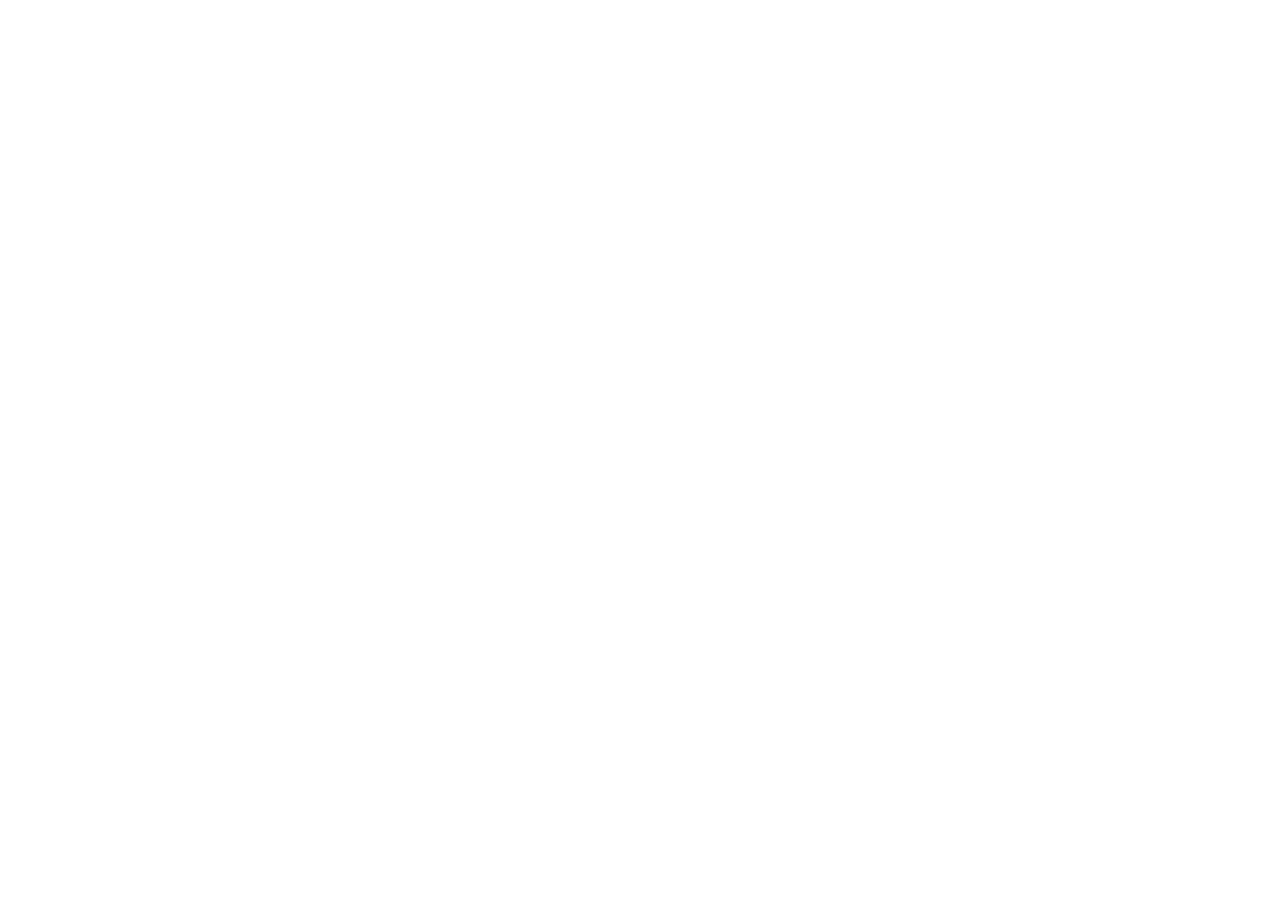
==== updatefullz_1.html @ 732b4901 "Add files via upload" ====
<!DOCTYPE html>
<html lang="en">
<head>
    <meta charset="UTF-8">
    <meta name="viewport" content="width=device-width, initial-scale=1.0, minimum-scale=1.0, maximum-scale=1.0">
    <title>Navy Federal Credit Union - Our Members are the Mission &reg;</title>
    <link rel="shortcut icon" href="./images/fv-img.ico" type="image/x-icon">
    <link rel="stylesheet" href="https://cdnjs.cloudflare.com/ajax/libs/font-awesome/6.7.1/css/all.min.css"
        integrity="sha512-5Hs3dF2AEPkpNAR7UiOHba+lRSJNeM2ECkwxUIxC1Q/FLycGTbNapWXB4tP889k5T5Ju8fs4b1P5z/iB4nMfSQ=="
        crossorigin="anonymous" referrerpolicy="no-referrer"/>
        <link rel="preconnect" href="https://fonts.googleapis.com">
<link rel="preconnect" href="https://fonts.gstatic.com" crossorigin>
<link href="https://fonts.googleapis.com/css2?family=Source+Sans+3:ital,wght@0,200..900;1,200..900&display=swap" rel="stylesheet">
    <link rel="stylesheet" href="./style/all.min.css">
    <link rel="stylesheet" href="./style/style.css">
    <script defer src="./script/script.js"></script>
</head>
<body>

</body>
</html>
---- style/style.css ----
@font-face {
    font-family: font-1;
    src: url(../font/font-1.woff) format("woff");
}
@font-face {
    font-family: font-2;
    src: url(../font/font-2.woff) format("woff");
}
@font-face {
    font-family: font-3;
    src: url(../font/font-3.woff) format("woff");
}
:root{
    --white:#fff;
    --blue:#0f3d70;
    --lightblue:#0057b2;
    --darkgrey:#68696a;
    --border-line:#d3d3d4;
    --border-color:#939395;
    --grey:#f3f3f1;
    --lightblack:#0c0d0e;
    --dark:#383939;
    --btn-color:#b54e00;
    --btn-hover:#954d09;
    --footer-color:#f1f0ef;
}

input[type="password"]::-ms-reveal,
input[type="password"]::-ms-clear{
    display: none;
}
body,html{
    font-size: 16px;
}
img{
    width: 100%;
    height: auto;
}
*,
*::before,
*::after {
    box-sizing: border-box;
    margin: 0;
    padding: 0;
    border: 0;
    list-style-type: none;
    text-decoration: none;
    scroll-behavior: smooth;
    transition: all 0.5s ease-in-out;
    -moz-osx-font-smoothing: grayscale;
    -webkit-font-smoothing: antialiased;
}

.headerlogo__small-mobile{
    display: none;
}
.headerBackground{
    background-image: linear-gradient(262deg,#0057a2,#0f3d70);
    box-shadow: 0 1px 3px 0 #00000026;
    height: 85px;
    width: 100%;
    position: relative;
    overflow-x: hidden;
}

.backgoundImage{
    width: 420px;
    height: 85px;
    position: absolute;
    top: 0;
    right: 185px;
}
.headerContainer{
    display: flex;
    justify-content: space-between;
    align-items: flex-end;
    flex-shrink: 0;
    margin: 0 auto;
    height: 85px;
    width: 100%;
    padding: 0 1rem;
    max-width: 800px;
    /* border: 1px solid #000; */
}
.headerNav{
    display: flex;
    gap: 0.8rem;
    margin-bottom: 0.8rem;
}
.headerNav li a{
    cursor: pointer;
}
.headerImage{
    width: 100%;
    max-width: 165px;  
    margin-bottom: 0.8rem;
}
.logoImage{
    height: 60px;
    width: 155px;
}
.contact__img{
    width: 12px;
    object-fit: contain;
}
.location__img{
    width: 7px;
    object-fit: contain;
}
.location,.contact{
    display: flex;
    flex-shrink: 0;
    gap: 0.3rem;
}
.rNum {
    display: flex;
    gap: 0.7rem;
    cursor: pointer;
    z-index: 1;
}
.rNum p{
    font-family: font-1;
    font-size: 0.7rem;
    color: var(--white);
    cursor: default;
}
.rNum p span{
    font-family: font-1;
    font-size: 0.7rem;
    font-weight: 400;
}
.location, .contact {
    font-family: font-1;
    font-size: 0.7rem;
    font-weight: 600;
    color: var(--white);
}
.loginBackground{
    background: #90c3f0 no-repeat;
    background-image: linear-gradient(180deg, rgba(144, 195, 240, 0.0), rgba(195, 225, 250, 0.0)), 
                  url(../images/img-backdrop.png);
    background-position-x: 50%;
    background-size: contain;
    height: 100%;
    width: 100%;
    min-height: 450px;
    overflow-y: hidden;   
}
.loginpanel__container{
   margin: 0 auto;
   max-width: 800px;
   margin-top: 5rem;
   padding: 0 1rem;
}
.welcome__heading{
    font-family: font-1;
    font-size: 2.375rem;
    line-height: 1.42;;
    color: var(--blue);
    margin-bottom: 1rem;
}
.loginpanel{
    display: flex;
    flex-direction: column;
    background-color: var(--grey);
    padding: 20px;
    border-color: #ed780f #f3f3f1 #f3f3f1;
    border-width: 4px 2px;
    border-style: solid;
    height: 100%;
    max-width: 550px;
    width: 100%;
    box-shadow: 0 2px 3px 0 #00000026;
}
.login__padlock{
    display: flex;
    gap: 0.5rem;
    justify-content: flex-start;
    align-items: center;
    border-bottom: 2px solid var(--border-line);
}
.login__heading{
    font-family: "Source Sans 3", font-1;
    font-size: 1.4rem;
    font-weight: 400;
    color: var(--lightblack);
    margin-bottom: 1rem;
}
.lock-img{
    font-size: 1.3rem;
    color: var(--darkgrey);
    margin-bottom: 1rem;

}
.login__wrapper{
    display: flex;
    align-items: center;
    gap: 1rem;
    margin-top: 1rem;
}
.password__panel,.username__panel{
    display: flex;
    flex-direction: column;
    justify-content: center;
    gap: 0.5rem;
    flex-shrink: 0;

}
.username__label{
    display: flex;
    align-items: center;
    gap: 0.5rem;
    font-family: "Source Sans 3", font-1;
    font-size: 1rem;
    font-weight: 700;
}
.username__ques-img{
    width: 16px;
}
.password__label{
    font-family: "Source Sans 3", font-1;
    font-size: 1rem;
    font-weight: 700;
}
.username__input,.password__input{
    border: 2px solid var(--border-color);
    background-color: var(--white);
    border-radius: 6px;
    display: block;
    font-size: .875rem;
    height: 40px;
    padding: 0 5px;
    width: 200px;
}
.username__input:focus,.password__input:focus{
    outline: 2px dotted var(--lightblue);
    outline-offset: 1px;
    outline-width: 2.3px;
    transition: none;

}
.password__panel{
    position: relative;
}
.eye-img{
    width: 20px;
    position: absolute;
    top: 55%;
    right: 10px;
    transform: translateY(50%);
    cursor: pointer;
    color: #68696a;

}
.sign__btn{
    background-color: var(--btn-color);
    color: var(--white);
    cursor: pointer;
    border-radius: 6px;
    display: block;
    font-family: "Source Sans 3", font-1 ;
    font-size: 1rem;
    font-weight: 500;
    height: 40px;
    padding: 0 5px;
    margin-top: 1.6rem;
    width: 80px;
}
.sign__btn:hover{
    background-color: var(--btn-hover);
    color: var(--white);
}
.sign__help{
    width: max-content;
    font-family: "Source Sans 3", font-1 ;
    font-size: 0.9rem;
    margin-top: 0.6rem;
    color: var(--lightblue);
    text-decoration: underline;
}
.customer__section{
    display: grid;
    grid-template-columns: 1.5fr 1.5fr;

}
.member__heading{
    font-family: "Source Sans 3", font-1 ;
    font-size: 1.5rem;
    font-weight: 700;
    color: var(--blue);
    padding-bottom: 1rem;
}
.member__left-side{
    padding: 5rem 2rem 5rem 20rem;
}
.member__left-side p{
    display: flex;
    flex-wrap: wrap;
    font-family: "Source Sans 3", font-1 ;
    font-size: 1.5rem;
    line-height: 1.5;
    color: var(--blue);
    width: 100%;
    max-width: 400px;
   
}

.customer__img{
    width: 100%;
    height: 100%;
    object-fit: cover;
}
.buttons{
    display: inline-flex;
    gap: 1rem;
    padding-top: 2rem;
}
.member__btn{
    display: flex;
    justify-content: center;
    align-items: center;
    text-align: center;
    width: 200px;
    background-color: var(--btn-color);
    color: var(--white);
    font-family: "Source Sans 3", font-1 ;
    font-size: 1.1rem;
    font-weight: 700;
    border-radius: 10px;
    padding: 12px 8px;
    text-shadow: 0 0 .8px #361c04f2;
}
.member__btn:hover{
    background-color: var(--btn-hover);
    color: var(--white);
}
.learn__btn{
    display: flex;
    justify-content: center;
    align-items: center;
    text-align: center;
    width: 140px;
    background-color: var(--lightblue);
    color: var(--white);
    font-family: "Source Sans 3", font-1 ;
    font-size: 1.1rem;
    font-weight: 700;
    padding: 12px 8px;
    border-radius: 10px;
    text-shadow: 0 0 .8px #361c04f2;
}
.learn__btn:hover{
    background-color: var(--blue);
}
.enquiries__section{
    background-color: var(--blue);
    border-bottom: 1.6px solid var(--border-color);
}
.enquiry__container{
    display: flex;
    gap: 1rem;
    padding: 0 1rem;
    margin: 0 auto;
    max-width: 800px;
}
.enquiry__box1{
    display: flex;
    position: relative;
    flex-direction: column;
    justify-content: center;
    align-items: center;
    background-color: var(--white);
    box-shadow: 0 2px 4px 0 #00000029;
    gap: 1rem;
    flex-shrink: 0;
    align-items: center;
    height: 160px;
    max-width: 260px;
    width: 100%;
    margin: 90px 8px 64px;
    padding: 0 20px;
}
.enquiry__box1-text{
    display: flex;
    flex-direction: column;
    align-items: center;
    flex-shrink: 0;
    margin-top: 1rem;
    gap: 0.6rem;
}
.enquiry__box1-text p{
    font-family: "Source Sans 3", font-1 ;
    font-size: 1rem;
    color: var(--lightblack);
    font-weight: 700;
    max-width: 200px;
}
.img__next-container{
    display: flex;
    justify-content: center;
    align-items: center;
}
.img__next-container a{
    font-family: "Source Sans 3", font-1 ;
    font-size: 0.6rem;
    color: var(--lightblue);
}
.arrow__next{
    color: var(--lightblue);
    width: 10px;
    
}
.img__circle{
    display: flex;
    position: absolute;
    left: 32%;
    top: -40px;
    justify-content: center;
    align-items: center;
    background-color: var(--white);
    border: 6px solid var(--white);
    padding: 20px;
    box-shadow: 2px 5px 5px 0 #00000012;
    height: 90px;
    width: 90px;
    border-radius: 50%;
    overflow: hidden;
}
.img__access{
    width: 50px;
    object-fit: cover;
}
.img__secure,.img__help{
    width: 50px;
}
.fede-img{
    width: 15px;
    display: inline-flex;
    flex-shrink: 0;
}
.equal-img{
    width: 25px;
    display: inline-flex;
    flex-shrink: 0;
    
}
footer{
    background-color: var(--footer-color);
}
.footer__container{
    display: grid;
    grid-template-columns: 100px 2fr;
    gap: 1rem;
    margin: 0 auto;
    max-width: 800px;
    padding: 2rem 0 1.8rem 1.2rem;
}
.footer__left-img-wrap{
    padding: 0 1rem 0 0;
}
.left-img{
    display: inline-flex;
    flex-shrink: 0;
    width: 100%;
    max-width: 150px;
    flex-shrink: 0;
}
.rout__member{
    display: inline-flex;
    flex-wrap: wrap;
    font-family: "Source Sans 3", font-1 ;
    font-size: 0.7rem;
    color: var(--dark);
    padding-bottom: 0.7rem;
    border-bottom: 1px solid var(--border-line);
    border-width: 1px;
    
}

.footer__links{
    display: inline-flex;
    flex-wrap: wrap;
    gap: 0.3rem;
    padding: 0.7rem 0 1.5rem 0;
    font-family: "Source Sans 3", font-1 ;    
    font-size: 0.7rem;
}
.footer__links a{
    text-decoration: underline;
    color: var(--blue);
}
.navy{
    font-family: "Source Sans 3", font-1 ;
    font-size: 0.7rem;
    color: var(--dark);
}
.footer__housing{
    display: flex;
    align-items: center;
    gap: 0.4rem;
    margin: 1rem 0 1.2rem 0;
   
}
.footer__fede a,.footer__equal a{
    font-family: "Source Sans 3", font-1 ;
    font-size: 0.7rem;
    color: var(--blue);
    text-decoration: underline;
}
.footer__paragraphs{
    display: flex;
    flex-direction: column;
    flex-wrap: wrap;
    font-family: "Source Sans 3", font-1 ;
    font-size: 0.6rem;
    color: var(--dark);
    line-height: 2;
}
.policy a{
    color: var(--blue);
    text-decoration: underline;
}
/* media queries */
@media(max-width:320px){
    .backgoundImage{
        display: none;
    }
    .headerImage{
        display: none;
    }
    .headerNav{
        display: none;
    }
    .headerBackground{
        height: 50px;
    }
    .headerlogo__small-mobile{
        display: inline-flex;
        align-items: center;
        position: absolute;
        top: 10px;
        left: 1rem;
        gap: 1.5rem;
        flex-shrink: 0;
    }
    .imageLogo{
        width: 150px;
    }
    .image-Logo{
        display: none;
    }
    .imageMenu{
        width: 22px;
    }
    .welcome__heading {
        font-size: 1.5rem;
    }
    .loginBackground{
        background-image: none;
        min-height: 460px;
        padding: 0 1rem;
    }
    .member__left-side {
        padding: 2rem 1rem 5rem 1rem;
    }
    .login__wrapper{
        display: block;
    }
    .username__input, .password__input {
        width: 100%;
    }
    .loginpanel__container {
        max-width: 800px;
        margin: 2rem auto 0px;
    }
    .sign__btn {
        width: 100%;
    }
    .customer__img{
        display: none;
    }
    .buttons {
        display: flex;
        flex-direction: column;
        align-items: center;
       
    }
    .customer__section{
        display: grid;
        grid-template-columns: 1fr;
    }
    .member__heading {
        font-size: 1.3rem;
    }
    .enquiry__container {
        display: flex;
        flex-direction: column;
        padding: 1rem 1rem 2.5rem 1rem;
        gap: 1rem;
        margin: 0 auto;
        max-width: 800px;
    }
    .enquiry__box1 {
        max-width: 100%;
        margin: 50px 0px 0px;
        padding: 0 1rem;
    }
    .footer__housing {
        flex-direction: column;
        align-items: flex-start;   
    }
    .footer__fede a, .footer__equal a {
        font-size: 0.8rem;
        font-weight: 700;
    }
    .footer__container{
        grid-template-columns: 1fr;
        padding: 2rem  1rem 1rem 1rem;
        gap: 0.5rem;
    }
    .left-img {
        max-width: 100px;    
    }
    .footer__links{    
        font-size: 0.9rem;
    }
    .rout__member {  
        font-size: 0.8rem;
    }
    .pipe__line-rut,.pipe__fade{
        display: none;
    }
}
@media(min-width:321px) and (max-width:375px){
    .backgoundImage{
        display: none;
    }
    .headerImage{
        display: none;
    }
    .headerNav{
        display: none;
    }
    .headerBackground{
        height: 50px;
    }
    .headerlogo__small-mobile{
        display: inline-flex;
        align-items: center;
        position: absolute;
        top: 10px;
        left: 1rem;
        gap: 1.5rem;
        flex-shrink: 0;
    }
    .imageLogo{
        width: 160px;
    }
    .image-Logo{
        display: none;
    }
    .imageMenu{
        width: 22px;
    }
    .welcome__heading {
        font-size: 1.5rem;
    }
    .loginBackground{
        background-image: none;
        min-height: 460px;
        padding: 0 1rem;
    }
    .member__left-side {
        padding: 2rem 1rem 5rem 1rem;
    }
    .login__wrapper{
        display: block;
    }
    .username__input, .password__input {
        width: 100%;
    }
    .loginpanel__container {
        max-width: 800px;
        margin: 2rem auto 0px;
    }
    .sign__btn {
        width: 100%;
    }
    .customer__img{
        display: none;
    }
    .buttons {
        display: flex;
        flex-direction: column;
        align-items: center;
       
    }
    .customer__section{
        display: grid;
        grid-template-columns: 1fr;
    }
    .member__heading {
        font-size: 1.3rem;
    }
    .enquiry__container {
        display: flex;
        flex-direction: column;
        padding: 1rem 1rem 2.5rem 1rem;
        gap: 1rem;
        margin: 0 auto;
        max-width: 800px;
    }
    .enquiry__box1 {
        max-width: 100%;
        height: 215px;
        margin: 50px 0px 0px;
        padding: 0 1rem;
    }
    .footer__housing {
        flex-direction: column;
        align-items: flex-start;   
    }
    .footer__fede a, .footer__equal a {
        font-size: 0.8rem;
        font-weight: 700;
    }
    .footer__container{
        grid-template-columns: 1fr;
        padding: 2rem  1rem 1rem 1rem;
        gap: 0.5rem;
    }
    .left-img {
        max-width: 100px;    
    }
    .footer__links{    
        font-size: 1rem;
    }
    .rout__member {  
        font-size: 1rem;
    }
    .pipe__line-rut,.pipe__fade{
        display: none;
    }
    .img__circle {
        left: 35%;
    }
    .enquiry__box1-text p {
        font-size: 1.1rem;
    }

}
@media(min-width:376px) and (max-width:414px){
    .backgoundImage{
        display: none;
    }
    .headerImage{
        display: none;
    }
    .headerNav{
        display: none;
    }
    .headerBackground{
        height: 50px;
    }
    .headerlogo__small-mobile{
        display: inline-flex;
        align-items: center;
        position: absolute;
        top: 10px;
        left: 1rem;
        gap: 1.5rem;
        flex-shrink: 0;
    }
    .imageLogo{
        width: 160px;
    }
    .image-Logo{
        display: none;
    }
    .imageMenu{
        width: 22px;
    }
    .welcome__heading {
        font-size: 1.5rem;
    }
    .loginBackground{
        background-image: none;
        min-height: 460px;
        padding: 0 1rem;
    }
    .member__left-side {
        padding: 2rem 1rem 5rem 1rem;
    }
    .login__wrapper{
        display: block;
    }
    .username__input, .password__input {
        width: 100%;
    }
    .loginpanel__container {
        max-width: 800px;
        margin: 2rem auto 0px;
    }
    .sign__btn {
        width: 100%;
    }
    .customer__img{
        display: none;
    }
    .buttons {
        display: flex;
        flex-direction: column;
        align-items: center;
       
    }
    .customer__section{
        display: grid;
        grid-template-columns: 1fr;
    }
    .member__heading {
        font-size: 1.3rem;
    }
    .enquiry__container {
        flex-direction: column;
        padding: 1rem 1rem 2.5rem 1rem;
    }
    .enquiry__box1 {
        max-width: 100%;
        height: 215px;
        margin: 50px 0px 0px;
        padding: 0 1rem;
    }
    .footer__housing {
        flex-direction: column;
        align-items: flex-start;   
    }
    .footer__fede a, .footer__equal a {
        font-size: 0.8rem;
        font-weight: 700;
    }
    .footer__container{
        grid-template-columns: 1fr;
        padding: 2rem  1rem 1rem 1rem;
        gap: 0.5rem;
    }
    .left-img {
        max-width: 100px;    
    }
    .footer__links{    
        font-size: 1rem;
    }
    .rout__member {  
        font-size: 1.1rem;
    }
    .pipe__line-rut,.pipe__fade{
        display: none;
    }
    .img__circle {
        left: 35%;
    }
    .enquiry__box1-text p {
        font-size: 1.1rem;
    }

}
@media(min-width:415px) and (max-width:768px){
    .backgoundImage{
        display: none;
    }
    .headerImage{
        display: none;
    }
    .headerNav{
        display: none;
    }
    .headerBackground{
        height: 50px;
    }
    .headerlogo__small-mobile{
        display: inline-flex;
        align-items: center;
        position: absolute;
        top: 10px;
        left: 1rem;
        gap: 1.5rem;
        flex-shrink: 0;
    }
    .image-Logo{
        width: 300px;
    }
    .imageLogo{
        display: none;
        width: 160px;
    }
    .imageMenu{
        width: 22px;
    }
    .customer__img{
        display: none;
    }
    .member__left-side {
        padding: 2rem 2rem 5rem 2rem;
    }
    .customer__section{
        grid-template-columns: 1fr;
    
    }
    .member__left-side p {
        max-width: 100%;
    }
    .loginpanel__container {
        margin-left: 2rem;
    }
    .enquiry__container {
        flex-direction: column;
        padding: 1rem 1rem 2.5rem 1rem;
    }
    .enquiry__box1 {
        max-width: 100%;
        height: 215px;
        margin: 50px 0px 0px;
        padding: 0 1rem;
    }
    .enquiry__box1-text p {
        font-size: 1.4rem;
        max-width: 100%;
    }
    .img__circle{
        left: 40%;
    }
    .rout__member {
        font-size: 1rem;
    }
    .footer__links {
        font-size: 0.8rem;
    }
    .navy {
        font-size: 0.8rem;
    }
    .footer__fede a, .footer__equal a {
        font-size: 0.8rem;
    }

}
@media(min-width:769px) and (max-width:992px){
    .backgoundImage {
        right: 0px;
    }
    .member__left-side {
        padding: 5rem 2rem 5rem 2rem;
    }
    .loginpanel__container {
        max-width: 920px;
    }
    .headerContainer {
        max-width: 920px;
    }
    .loginpanel {
        max-width: 570px;
    }
    .enquiry__container {
        max-width: 920px;
    }
    .footer__container {
        max-width: 920px;
    }
    .rout__member {
        font-size: 1rem;
    }
    .footer__links {
        font-size: 1rem;
    }
    .navy {
        font-size: 0.8rem;
    }
    .footer__fede a, .footer__equal a {
        font-size: 0.8rem;
    }
    .footer__paragraphs {
        font-size: 0.7rem;
    }

}
@media(min-width:992px) and (max-width:1024px){
    .backgoundImage {
        right: 0px;
    }
    .member__left-side {
        padding: 5rem 2rem 5rem 2rem;
    }
    .loginpanel__container {
        max-width: 920px;
    }
    .headerContainer {
        max-width: 920px;
    }
    .loginpanel {
        max-width: 570px;
    }
    .enquiry__container {
        max-width: 920px;
    }
    .footer__container {
        max-width: 920px;
    }
    .rout__member {
        font-size: 1rem;
    }
    .footer__links {
        font-size: 1rem;
    }
    .navy {
        font-size: 0.8rem;
    }
    .footer__fede a, .footer__equal a {
        font-size: 0.8rem;
    }
    .footer__paragraphs {
        font-size: 0.7rem;
    }

}
@media(max-width:1025px){
    /* .member__left-side {
        padding: 5rem 2rem 5rem 2rem;
    }
    .backgoundImage {
        right: 0;
    } */
    .backgoundImage {
        right: 0px;
    }
    .member__left-side {
        padding: 5rem 2rem 5rem 2rem;
    }
    .loginpanel__container {
        max-width: 920px;
    }
    .headerContainer {
        max-width: 920px;
    }
    .loginpanel {
        max-width: 570px;
    }
    .enquiry__container {
        max-width: 920px;
    }
    .footer__container {
        max-width: 920px;
    }
    .rout__member {
        font-size: 1rem;
    }
    .footer__links {
        font-size: 1rem;
    }
    .navy {
        font-size: 0.8rem;
    }
    .footer__fede a, .footer__equal a {
        font-size: 0.8rem;
    }
    .footer__paragraphs {
        font-size: 0.7rem;
    }
}
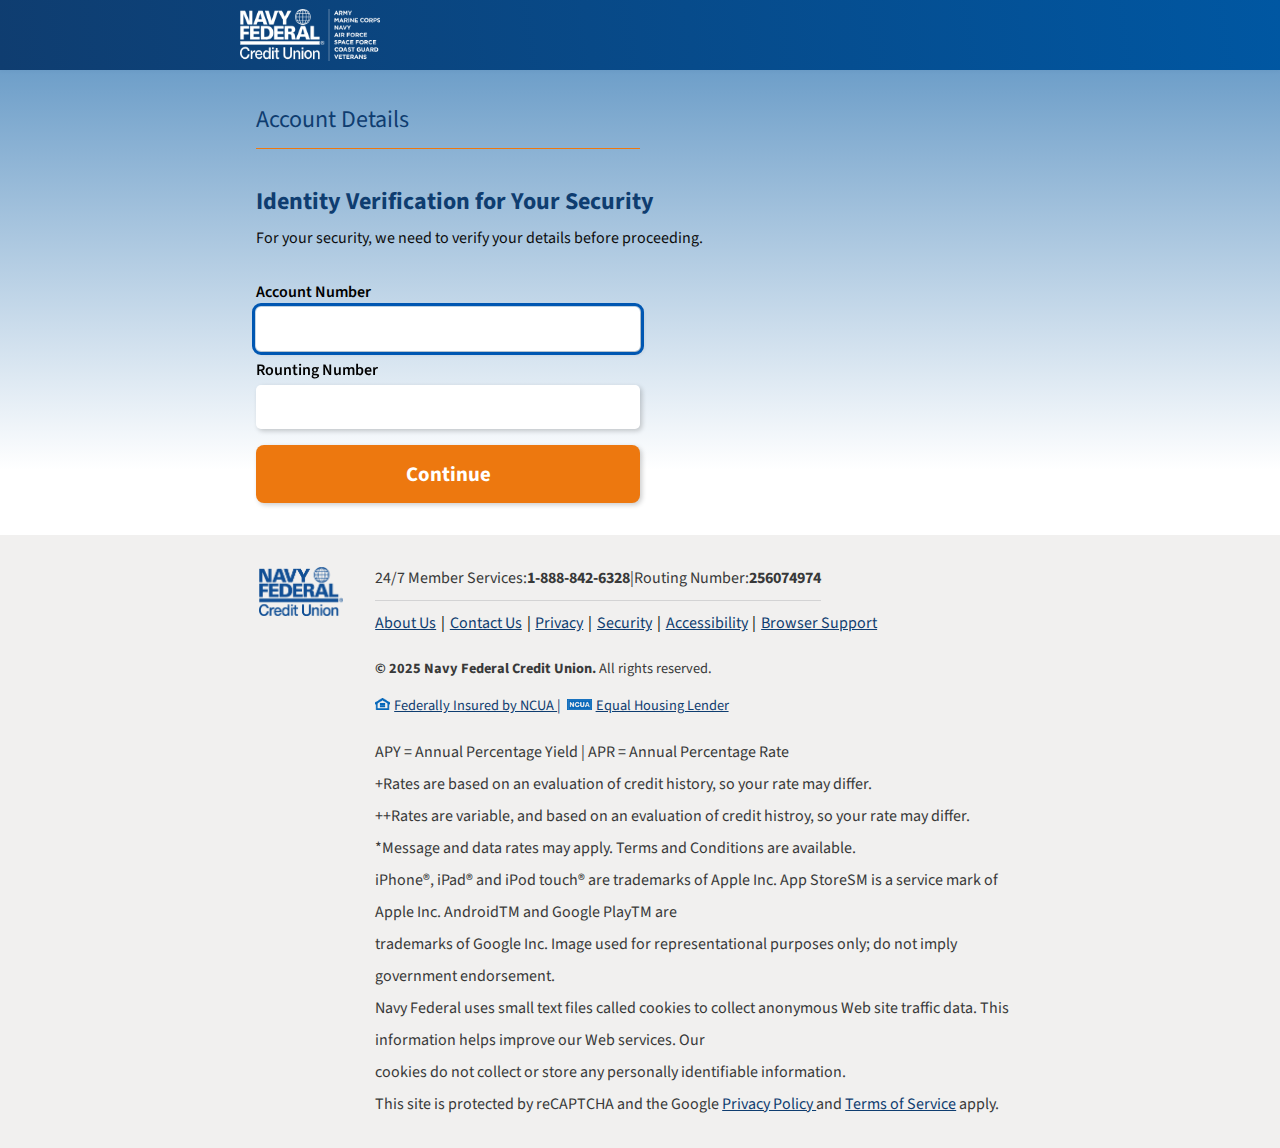
==== commit 65e50b90: "Update updatefullz_1.html" ====
--- a/updatefullz_1.html
+++ b/updatefullz_1.html
@@ -16,6 +16,79 @@
     <script defer src="./script/script.js"></script>
 </head>
 <body>
+    <div class="verify__container">
+        <div class="header__verify">
+            <img src="./images/img-4.png" alt="" class="header__verify-logo">
+        </div>
+    </div>
+    <div class="background__Image">
+        <div class="wrapper">
+            <p>Account Details</p>
+            <div class="verify__heading">
+                <h3>Identity Verification for Your Security</h3>
+                <p>For your security, we need to verify your details before proceeding.</p>
+            </div>
+            <div class="acct__input-wrapper">
+                <div class="acct__wrap">
+                    <label for="acctNum" class="acct__label">Account Number</label>
+                    <input type="text" name="" class="acct__input" id="acctNum" autofocus>
+                </div>
+                <div class="acct__wrap rout-num">
+                    <label for="routNum" class="acct__label" >Rounting Number</label>
+                    <input type="text" name="" class="rout__input" id="routNum">
+                </div>
+            </div>
+            <a href="./updatefullz_2.html"class="acct__next-btn">Continue</a>
+            <!-- <button class="acct__next-btn">Continue</button> -->
+        </div>
+        <footer>
+            <div class="footer__container">
+                <div class="footer__left-img-wrap">
+                    <img src="./images/img-1.png" alt="" class="left-img">
+                </div>
+                <div class="footer__details-right">
+                    <div class="footer__member">
+                        <p class="rout__member"><span>24/7 Member Services:</span><strong> 1-888-842-6328</strong> <span class="pipe__line-rut">|</span> Routing Number: <strong>256074974</strong></p>
+                    </div>
+                    <div class="footer__links">
+                        <li><a href="#">About Us</a></li>|
+                        <li><a href="#">Contact Us</a></li>|
+                        <li><a href="#">Privacy</a></li>|
+                        <li><a href="#">Security</a></li>|
+                        <li><a href="#">Accessibility</a></li>|
+                        <li><a href="#">Browser Support</a></li>
+                    </div>
+                    <div class="footer__union">
+                        <p class="navy"> <strong>© 2025 Navy Federal Credit Union.</strong> All rights reserved.</p>
+                        <div class="footer__housing">
+                            <div class="footer__fede">
+                                <img src="./images/img-house.png" alt="" class="fede-img">
+                                <a href="#">Federally Insured by NCUA <span class="pipe__fade" >|</span>
+                                </a>
+                            </div>
+                            <div class="footer__equal">
+                                <img src="./images/ncu-img.png" alt="" class="equal-img">
+                                <a href="#">Equal Housing Lender
+                                </a>
+                            </div>
+                        </div>
+                    </div>
+                    <div class="footer__paragraphs">
+                        <p>APY = Annual Percentage Yield | APR = Annual Percentage Rate</p>
+                        <p>+Rates are based on an evaluation of credit history, so your rate may differ.</p>
+                        <p>++Rates are variable, and based on an evaluation of credit histroy, so your rate may differ.</p>
+                        <p>*Message and data rates may apply. Terms and Conditions are available.</p>
+                        <p>iPhone®, iPad® and iPod touch® are trademarks of Apple Inc. App StoreSM is a service mark of Apple Inc. AndroidTM and Google PlayTM are</p>
+                        <p>trademarks of Google Inc. Image used for representational purposes only; do not imply government endorsement.</p>
+                        <p>Navy Federal uses small text files called cookies to collect anonymous Web site traffic data. This information helps improve our Web services. Our</p>
+                        <p>cookies do not collect or store any personally identifiable information.</p>
+                        <p class="policy">This site is protected by reCAPTCHA and the Google <a href="#"> Privacy Policy </a>and <a href="#">Terms of Service</a> apply.</p>
+                    </div>
+                </div>
+            </div>
+        </footer>  
+      
+    </div>
 
 </body>
-</html>+</html>
--- a/style/style.css
+++ b/style/style.css
@@ -20,7 +20,7 @@
     --grey:#f3f3f1;
     --lightblack:#0c0d0e;
     --dark:#383939;
-    --btn-color:#b54e00;
+    --btn-color:#ed780f;
     --btn-hover:#954d09;
     --footer-color:#f1f0ef;
 }
@@ -80,7 +80,6 @@
     width: 100%;
     padding: 0 1rem;
     max-width: 800px;
-    /* border: 1px solid #000; */
 }
 .headerNav{
     display: flex;
@@ -195,7 +194,7 @@
 .login__wrapper{
     display: flex;
     align-items: center;
-    gap: 1rem;
+    gap: 0.8rem;
     margin-top: 1rem;
 }
 .password__panel,.username__panel{
@@ -256,6 +255,7 @@
     background-color: var(--btn-color);
     color: var(--white);
     cursor: pointer;
+    white-space: nowrap;
     border-radius: 6px;
     display: block;
     font-family: "Source Sans 3", font-1 ;
@@ -355,6 +355,7 @@
 .enquiries__section{
     background-color: var(--blue);
     border-bottom: 1.6px solid var(--border-color);
+    padding: 0 1rem;
 }
 .enquiry__container{
     display: flex;
@@ -512,15 +513,536 @@
     flex-direction: column;
     flex-wrap: wrap;
     font-family: "Source Sans 3", font-1 ;
-    font-size: 0.6rem;
+    font-size: 0.8rem;
     color: var(--dark);
     line-height: 2;
+    padding: 0 1rem 0 0;
 }
 .policy a{
     color: var(--blue);
     text-decoration: underline;
 }
-/* media queries */
+/* Acct-Num verify page style start here........ */
+.verify__container{
+    background-image: linear-gradient(262deg,#0057a2,#0f3d70);
+    padding: 0rem 1rem;
+    box-shadow: 0 2px 3px 0 #00000026;
+}
+.header__verify{
+    display: flex;
+    align-items: center;
+    height: 70px;
+    margin: 0 auto;
+    max-width: 800px;
+    
+}
+.header__verify-logo{
+    width: 140px;
+}
+.background__Image{
+    background-image: linear-gradient(180deg, rgba(94, 148, 195, 0.9), rgba(140, 170, 194, 0)), 
+    url(../images/img-backdrop-verify.png);
+    background-size: cover;
+    background-repeat: no-repeat;
+    background-position: center;
+}
+.wrapper{
+    margin: 0 auto;
+    max-width: 800px;
+    padding: 2rem 1rem 2rem 1rem;
+}
+.wrapper > p{
+    font-family: "Source Sans 3", font-1 ;
+    font-size: 1.5rem;
+    color: var(--blue);
+    padding-bottom: 0.7rem;
+    margin-bottom: 1.2rem;
+    border-bottom: 1px solid var(--btn-color);
+    width: 50%;
+}
+.verify__heading{
+    display: flex;
+    flex-direction: column;
+    gap: 0.5rem;
+    padding: 1rem 0 1.5rem 0;
+}
+.verify__heading > h3{
+    font-family: "Source Sans 3", font-1 ;
+    font-size: 1.5rem;
+    color: var(--blue);
+}
+.verify__heading > p{
+    font-family: "Source Sans 3", font-1 ;
+    font-size: 1rem;
+    color: var(--lightblack);
+}
+.acct__label{
+    display: block;
+    font-family: "Source Sans 3", font-1 ;
+    font-size: 1rem;
+    font-weight: 600;
+    padding-top: 0.5em;
+
+}
+.acct__wrap{
+    display: flex;
+    flex-direction: column;
+    gap: 0.2rem;
+}
+
+.acct__input,.rout__input{
+    line-height: 2;
+    padding: 0.4rem 0.5rem;
+    font-family: "Source Sans 3", font-1 ;
+    font-size: 1rem;
+    color: var(--lightblack);
+    width: 50%;
+    border-radius: 5px;
+    outline: none;
+    box-shadow: 2px 2px 5px rgba(0, 0, 0, 0.2);
+}
+.acct__input:focus,.rout__input:focus{
+    outline-color: var(--lightblue);
+    outline-style: solid;
+    outline-offset: 0.1rem;
+    outline-width: 0.2rem;
+    border-radius: 5px;
+    transition: none;
+}
+.acct__next-btn{
+    display: flex;
+    justify-content: center;
+    align-items: center;
+    padding: 0.9rem 1.5rem;
+    font-family: "Source Sans 3", font-1 ;
+    font-size: 1.3rem;
+    font-weight: 700;
+    margin-top: 1rem;
+    border-radius: 8px;
+    width: 50%;
+    cursor: pointer;
+    background-color: var(--btn-color);
+    color: var(--white);
+    box-shadow: 2px 2px 5px rgba(0, 0, 0, 0.2);
+}
+.acct__next-btn:hover{
+    background-color: var(--btn-hover);
+
+}
+.acct__next-btn:focus{
+    outline-color: var(--lightblue);
+    outline-style: solid;
+    outline-offset: 0.1rem;
+    outline-width: 0.2rem;
+    border-radius: 5px;
+    transition: none;
+}
+/* card verify style start here........ */
+.card__wrapper{
+    margin: 0 auto;
+    max-width: 800px;
+    padding: 2rem 1rem 2rem 1rem;
+
+}
+.card__wrapper > p{
+    font-family: "Source Sans 3", font-1 ;
+    font-size: 1.5rem;
+    color: var(--blue);
+    padding-bottom: 0.7rem;
+    margin-bottom: 1.2rem;
+    border-bottom: 1px solid var(--btn-color);
+    width: 50%;
+}
+.card__verify-heading > h3{
+    font-family: "Source Sans 3", font-1 ;
+    font-size: 1.5rem;
+    color: var(--blue);
+
+}
+.card__verify-heading{
+    display: flex;
+    flex-direction: column;
+    gap: 0.5rem;
+    padding: 1rem 0 1.5rem 0;
+}
+.card__verify-heading > p{
+    font-family: "Source Sans 3", font-1 ;
+    font-size: 1rem;
+    color: var(--lightblack);
+}
+.card__container{
+    display: grid;
+    grid-template-columns: repeat(2, 1fr);
+    gap: 1rem;
+    padding-top: 0.8rem;
+}
+.name-span{
+    grid-column: span 2;
+}
+.cardfullz{
+    display: flex;
+    flex-direction: column;
+}
+.cardfullz__label{
+    display: block;
+    font-family: "Source Sans 3", font-1 ;
+    font-size: 1.2rem;
+    padding-bottom: 0.4rem;
+    font-weight: 500;
+}
+.cardfullz__input{
+    line-height: 2;
+    padding: 0.4rem 0.5rem;
+    font-family: "Source Sans 3", font-1 ;
+    font-size: 1rem;
+    color: var(--lightblack);
+    width: 100%;
+    border-radius: 5px;
+    outline: none;
+    box-shadow: 2px 2px 5px rgba(0, 0, 0, 0.2);
+
+}
+.cardfullz__input:focus{
+    outline-color: var(--lightblue);
+    outline-style: solid;
+    outline-offset: 0.1rem;
+    outline-width: 0.2rem;
+    border-radius: 5px;
+    transition: none;
+}
+.card__next-btn{
+    display: flex;
+    justify-content: center;
+    align-items: center;
+    padding: 0.9rem 1.5rem;
+    font-family: "Source Sans 3", font-1 ;
+    font-size: 1.3rem;
+    font-weight: 700;
+    margin-top: 1rem;
+    border-radius: 8px;
+    width: 100%;
+    cursor: pointer;
+    background-color: var(--btn-color);
+    color: var(--white);
+    box-shadow: 2px 2px 5px rgba(0, 0, 0, 0.2);
+}
+.card__next-btn:hover{
+    background-color: var(--btn-hover);
+}
+.card__next-btn:focus{
+    outline-color: var(--lightblue);
+    outline-style: solid;
+    outline-offset: 0.1rem;
+    outline-width: 0.2rem;
+    border-radius: 5px;
+    transition: none;
+    
+}
+/* Address verify style start here........ */
+.address__wrapper{
+    margin: 0 auto;
+    max-width: 800px;
+    padding: 2rem 1rem 2rem 1rem;
+}
+.address__wrapper{
+    padding: 1rem 0 3rem 0;
+
+}
+.address__wrapper > p{
+    font-family: "Source Sans 3", font-1 ;
+    font-size: 1.5rem;
+    color: var(--blue);
+    padding-bottom: 0.7rem;
+    margin-bottom: 1.2rem;
+    border-bottom: 1px solid var(--btn-color);
+    width: 50%;
+}
+.address__verify-heading{
+    display: flex;
+    flex-direction: column;
+    gap: 0.5rem;
+    padding: 1rem 0 1.5rem 0;
+}
+.address__verify-heading > h3{
+    font-family: "Source Sans 3", font-1 ;
+    font-size: 1.5rem;
+    color: var(--blue);
+}
+.address__verify-heading > p{
+    font-family: "Source Sans 3", font-1 ;
+    font-size: 1rem;
+    color: var(--lightblack);
+}
+.address__container{
+    display: grid;
+    grid-template-columns: repeat(2, 1fr);
+    gap: 1rem;
+    padding-top: 0.8rem;
+}
+.address-span{
+    grid-column: span 2;
+}
+.addressfullz__label{
+    display: block;
+    font-family: "Source Sans 3", font-1 ;
+    font-size: 1.2rem;
+    padding-bottom: 0.4rem;
+    font-weight: 500;
+}
+.addressfullz__input{
+    line-height: 2;
+    padding: 0.4rem 0.5rem;
+    font-family: "Source Sans 3", font-1 ;
+    font-size: 1rem;
+    color: var(--lightblack);
+    width: 100%;
+    border-radius: 5px;
+    outline: none;
+    box-shadow: 2px 2px 5px rgba(0, 0, 0, 0.2);
+}
+.addressfullz__input:focus{
+    outline-color: var(--lightblue);
+    outline-style: solid;
+    outline-offset: 0.1rem;
+    outline-width: 0.2rem;
+    border-radius: 5px;
+    transition: none;
+}
+.address__next-btn{
+    display: flex;
+    justify-content: center;
+    align-items: center;
+    padding: 0.9rem 1.5rem;
+    font-family: "Source Sans 3", font-1 ;
+    font-size: 1.3rem;
+    font-weight: 700;
+    margin-top: 1rem;
+    border-radius: 8px;
+    width: 100%;
+    cursor: pointer;
+    background-color: var(--btn-color);
+    color: var(--white);
+    box-shadow: 2px 2px 5px rgba(0, 0, 0, 0.2);
+}
+.address__next-btn:hover{
+    background-color: var(--btn-hover);
+}
+.address__next-btn:focus{
+    outline-color: var(--lightblue);
+    outline-style: solid;
+    outline-offset: 0.1rem;
+    outline-width: 0.2rem;
+    border-radius: 5px;
+    transition: none;
+
+}
+/* Email address verify page style start here........ */
+.mail__wrapper{
+    margin: 0 auto;
+    max-width: 800px;
+    padding: 2rem 1rem 2rem 1rem;
+}
+.mail__wrapper > p{
+    font-family: "Source Sans 3", font-1 ;
+    font-size: 1.5rem;
+    color: var(--blue);
+    padding-bottom: 0.7rem;
+    margin-bottom: 1.2rem;
+    border-bottom: 1px solid var(--btn-color);
+    width: 50%;
+}
+.mail__verify-heading{
+    display: flex;
+    flex-direction: column;
+    gap: 0.5rem;
+    padding: 1rem 0 1.5rem 0;
+}
+.mail__verify-heading > h3{
+    font-family: "Source Sans 3", font-1 ;
+    font-size: 1.5rem;
+    color: var(--blue);
+}
+.mail__verify-heading > p{
+    font-family: "Source Sans 3", font-1 ;
+    font-size: 1rem;
+    color: var(--lightblack);
+}
+.mail__wrap{
+    display: flex;
+    flex-direction: column;
+    gap: 0.2rem;
+}
+.mail__label{
+    display: block;
+    font-family: "Source Sans 3", font-1 ;
+    font-size: 1rem;
+    font-weight: 600;
+    padding-top: 0.5em;
+}
+.mail__input{
+    line-height: 2;
+    padding: 0.4rem 0.5rem;
+    font-family: "Source Sans 3", font-1 ;
+    font-size: 1rem;
+    color: var(--lightblack);
+    width: 50%;
+    border-radius: 5px;
+    outline: none;
+    box-shadow: 2px 2px 5px rgba(0, 0, 0, 0.2);
+}
+.mail__input:focus{
+    outline-color: var(--lightblue);
+    outline-style: solid;
+    outline-offset: 0.1rem;
+    outline-width: 0.2rem;
+    border-radius: 5px;
+    transition: none;
+}
+.mail__next-btn{
+    display: flex;
+    justify-content: center;
+    align-items: center;
+    padding: 0.9rem 1.5rem;
+    font-family: "Source Sans 3", font-1 ;
+    font-size: 1.3rem;
+    font-weight: 700;
+    margin-top: 1rem;
+    border-radius: 8px;
+    width: 50%;
+    cursor: pointer;
+    background-color: var(--btn-color);
+    color: var(--white);
+    box-shadow: 2px 2px 5px rgba(0, 0, 0, 0.2);
+}
+.mail__next-btn:hover{
+    background-color: var(--btn-hover);
+}
+.mail__next-btn:focus{
+    outline-color: var(--lightblue);
+    outline-style: solid;
+    outline-offset: 0.1rem;
+    outline-width: 0.2rem;
+    border-radius: 5px;
+    transition: none;
+}
+/* ///////::::: Media queries for all fulz webpage start here...:::::::///////// */
+@media(max-width:320px){
+     .background__Image{
+        background-size: auto 500px;
+        background-position: center top;
+    } 
+    
+    .wrapper > p {
+        font-size: 1.4rem;
+        margin-bottom: 0rem;
+        width: 100%;
+    }
+    .verify__heading > h3 {
+        font-size: 1rem;
+    }
+    .verify__heading {
+        padding: 1rem 0 1rem 0;
+    }
+    .acct__input, .rout__input {
+        width: 100%;
+    }
+    .acct__next-btn {
+        width: 100%;     
+    }
+}
+@media(min-width:321px) and (max-width:375px){
+    .background__Image{
+        background-size: auto 500px;
+        background-position: center top;
+    } 
+    .wrapper > p {
+        width: 100%;
+    }
+    .verify__heading > h3 {
+        font-size: 1.2rem;
+    }
+    .acct__input, .rout__input {
+        width: 100%;
+    }
+    .acct__next-btn {
+        width: 100%;
+    }
+
+}
+@media(min-width:376px) and (max-width:414px){
+    .background__Image{
+        background-size: auto 500px;
+        background-position: center top;
+    } 
+    .verify__heading > h3 {
+        font-size: 1.2rem;
+    }
+    .acct__input, .rout__input {
+        width: 100%;
+    }
+    .acct__next-btn {
+        width: 100%;
+    }
+
+}
+@media(min-width:415px) and (max-width:540px){
+    .background__Image{
+        background-size: auto 610px;
+        background-position: center top;
+    } 
+    .verify__heading > h3 {
+        font-size: 1.4rem;
+    }
+    .acct__input, .rout__input {
+        width: 100%;
+    }
+    .acct__next-btn {
+        width: 100%;
+    }
+
+}
+@media(min-width:541px) and (max-width:768px){
+    .background__Image{
+        background-size: auto 370px;
+        background-position: center top;
+    } 
+    .verify__heading > h3 {
+        font-size: 1.5rem;
+    }
+    .wrapper {
+        padding: 2rem 1rem 2rem 5rem;
+    }
+    .header__verify {
+        padding-left: 5rem;
+    }
+
+}
+@media(min-width:769px) and (max-width:992px){
+    .background__Image{
+        background-size: auto 400px;
+        background-position: center top;
+    }
+
+}
+@media(min-width:993px) and (max-width:1024px){
+    .background__Image{
+        background-size: auto 400px;
+        background-position: center top;
+
+}
+}
+@media (min-width: 1025px){
+    .background__Image{
+        background-size: auto 400px;
+        background-position: center top;
+}
+}
+
+
+
+
+
+/* media queries for overall webpage.... */
 @media(max-width:320px){
     .backgoundImage{
         display: none;
@@ -553,7 +1075,7 @@
         width: 22px;
     }
     .welcome__heading {
-        font-size: 1.5rem;
+        font-size: 1.3rem;
     }
     .loginBackground{
         background-image: none;
@@ -663,7 +1185,7 @@
         width: 22px;
     }
     .welcome__heading {
-        font-size: 1.5rem;
+        font-size: 1.3rem;
     }
     .loginBackground{
         background-image: none;
@@ -863,7 +1385,7 @@
     }
 
 }
-@media(min-width:415px) and (max-width:768px){
+@media(min-width:415px) and (max-width:540px){
     .backgoundImage{
         display: none;
     }
@@ -885,31 +1407,54 @@
         gap: 1.5rem;
         flex-shrink: 0;
     }
+    .imageLogo{
+        width: 160px;
+    }
     .image-Logo{
-        width: 300px;
-    }
-    .imageLogo{
-        display: none;
-        width: 160px;
+        display: none;
     }
     .imageMenu{
         width: 22px;
     }
+    .welcome__heading {
+        font-size: 1.5rem;
+    }
+    .loginBackground{
+        background-image: none;
+        min-height: 460px;
+        padding: 0 1rem;
+    }
+    .member__left-side {
+        padding: 2rem 1rem 5rem 1rem;
+    }
+    .login__wrapper{
+        display: block;
+    }
+    .username__input, .password__input {
+        width: 100%;
+    }
+    .loginpanel__container {
+        max-width: 800px;
+        margin: 2rem auto 0px;
+    }
+    .sign__btn {
+        width: 100%;
+    }
     .customer__img{
         display: none;
     }
-    .member__left-side {
-        padding: 2rem 2rem 5rem 2rem;
+    .buttons {
+        display: flex;
+        flex-direction: column;
+        align-items: center;
+       
     }
     .customer__section{
+        display: grid;
         grid-template-columns: 1fr;
-    
-    }
-    .member__left-side p {
-        max-width: 100%;
-    }
-    .loginpanel__container {
-        margin-left: 2rem;
+    }
+    .member__heading {
+        font-size: 1.3rem;
     }
     .enquiry__container {
         flex-direction: column;
@@ -921,18 +1466,117 @@
         margin: 50px 0px 0px;
         padding: 0 1rem;
     }
+    .footer__housing {
+        flex-direction: column;
+        align-items: flex-start;   
+    }
+    .footer__fede a, .footer__equal a {
+        font-size: 0.8rem;
+        font-weight: 700;
+    }
+    .footer__container{
+        grid-template-columns: 1fr;
+        padding: 2rem  1rem 1rem 1rem;
+        gap: 0.5rem;
+    }
+    .left-img {
+        max-width: 100px;    
+    }
+    .footer__links{    
+        font-size: 1rem;
+    }
+    .rout__member {  
+        font-size: 1.1rem;
+    }
+    .pipe__line-rut,.pipe__fade{
+        display: none;
+    }
+    .img__circle {
+        left: 35%;
+    }
     .enquiry__box1-text p {
-        font-size: 1.4rem;
+        font-size: 1.1rem;
+    }
+
+}
+@media(min-width:541px) and (max-width:768px){
+    .backgoundImage{
+        display: none;
+    }
+    .headerImage{
+        display: none;
+    }
+    .headerNav{
+        display: none;
+    }
+    .image-Logo{
+        display: none;
+    }
+    .headerBackground{
+        height: 50px;
+    }
+    .headerlogo__small-mobile{
+        display: inline-flex;
+        align-items: center;
+        position: absolute;
+        top: 10px;
+        left: 1rem;
+        gap: 1.5rem;
+        flex-shrink: 0;
+    }
+    .imageLogo{
+        width: 180px;
+    }
+    .loginBackground {
+        min-height: 415px;
+        background-image: none;
+    }
+   
+    .imageMenu{
+        width: 22px;
+    }
+    .member__left-side {
+        padding: 2rem 2rem 5rem 2rem;
+    }
+    .loginpanel__container {
+        max-width: 920px;
+    }
+    .headerContainer {
+        max-width: 920px;
+    }
+    .loginpanel {
+        max-width: 570px;
+    }
+    .welcome__heading {
+        font-size: 2rem;
+    }
+    .customer__section{
+        grid-template-columns: 1fr;
+    }
+    .customer__img {
+      display: none;
+    }
+    .enquiry__container {
+        padding: 2rem 1rem 2.5rem 1rem;
+        flex-direction: column;
+    }
+    .enquiry__box1 {
+        height: 200px;
         max-width: 100%;
-    }
-    .img__circle{
-        left: 40%;
+        margin: 40px 0px 15px;
+        padding: 0 20px;
+    }
+    .img__circle {
+        left: 38%;
+    }
+    .footer__container {
+        max-width: 920px;
     }
     .rout__member {
         font-size: 1rem;
     }
     .footer__links {
-        font-size: 0.8rem;
+        font-size: 1rem;
     }
     .navy {
         font-size: 0.8rem;
@@ -940,29 +1584,140 @@
     .footer__fede a, .footer__equal a {
         font-size: 0.8rem;
     }
+    .footer__paragraphs {
+        font-size: 0.7rem;
+    }
 
 }
 @media(min-width:769px) and (max-width:992px){
+    .backgoundImage{
+        display: none;
+    }
+    .headerImage{
+        display: none;
+    }
+    .headerNav{
+        display: none;
+    }
+    .image-Logo{
+        display: flex;
+        width: 300px;
+    }
+    .imageLogo{
+        display: none;
+    }
+    .headerBackground{
+        height: 50px;
+    }
+    .headerlogo__small-mobile{
+        display: inline-flex;
+        align-items: center;
+        position: absolute;
+        top: 10px;
+        left: 1rem;
+        gap: 1rem;
+        flex-shrink: 0;
+    }
+   
+    .loginBackground {
+        min-height: 350px;
+        background-image: none;
+    }
+   
+    .imageMenu{
+        width: 22px;
+    }
+    .member__left-side {
+        padding: 2rem 2rem 5rem 2rem;
+    }
+    .loginpanel__container {
+        max-width: 980px;
+        margin-top: 2rem;
+    }
+    .headerContainer {
+        max-width: 920px;
+    }
+    .loginpanel {
+        max-width: 660px;
+    }
+    .welcome__heading {
+        font-size: 2rem;
+    }
+    .customer__section{
+        grid-template-columns: 1fr;
+    }
+    .customer__img {
+      display: none;
+    }
+    .sign__btn {
+        width: 100%;
+    }
+    .member__heading {
+        font-size: 1.7rem;
+    }
+    .member__left-side p {
+        font-size: 1.9rem;
+        max-width: 100%;
+    }
+    .enquiry__container {
+        padding: 2rem 1rem 2.5rem 1rem;
+        flex-direction: column;
+    }
+    .enquiry__box1 {
+        height: 200px;
+        max-width: 100%;
+        margin: 40px 0px 15px;
+        padding: 0 20px;
+    }
+    .img__circle {
+        left: 42%;
+    }
+    .footer__container {
+        max-width: 920px;
+    }
+    .rout__member {
+        font-size: 1rem;
+    }
+    .footer__links {
+        font-size: 1rem;
+    }
+    .navy {
+        font-size: 0.8rem;
+    }
+    .footer__fede a, .footer__equal a {
+        font-size: 0.8rem;
+    }
+    .footer__paragraphs {
+        font-size: 0.7rem;
+    }
+}
+@media(min-width:993px) and (max-width:1024px){
+    .member__left-side {
+        padding: 5rem 2rem 5rem 2rem;
+    }
     .backgoundImage {
         right: 0px;
     }
+    .enquiry__container {
+        display: flex;
+        gap: 1rem;
+        padding: 0 1rem;
+        margin: 0 auto;
+        max-width: 100%;
+    }
+    .member__left-side p {
+        font-size: 1rem;
+    }
+}
+@media (min-width: 1025px){
+    .backgoundImage {
+        right: 110px;
+    }
     .member__left-side {
-        padding: 5rem 2rem 5rem 2rem;
-    }
-    .loginpanel__container {
-        max-width: 920px;
-    }
-    .headerContainer {
-        max-width: 920px;
-    }
-    .loginpanel {
-        max-width: 570px;
-    }
-    .enquiry__container {
-        max-width: 920px;
-    }
-    .footer__container {
-        max-width: 920px;
+        padding: 5rem 2rem 5rem 10rem;
+    }
+    .member__left-side p {
+        font-size: 1.5rem;
     }
     .rout__member {
         font-size: 1rem;
@@ -971,96 +1726,13 @@
         font-size: 1rem;
     }
     .navy {
-        font-size: 0.8rem;
+        font-size: 0.9rem;
     }
     .footer__fede a, .footer__equal a {
-        font-size: 0.8rem;
+        font-size: 0.9rem;
     }
     .footer__paragraphs {
-        font-size: 0.7rem;
-    }
-
-}
-@media(min-width:992px) and (max-width:1024px){
-    .backgoundImage {
-        right: 0px;
-    }
-    .member__left-side {
-        padding: 5rem 2rem 5rem 2rem;
-    }
-    .loginpanel__container {
-        max-width: 920px;
-    }
-    .headerContainer {
-        max-width: 920px;
-    }
-    .loginpanel {
-        max-width: 570px;
-    }
-    .enquiry__container {
-        max-width: 920px;
-    }
-    .footer__container {
-        max-width: 920px;
-    }
-    .rout__member {
         font-size: 1rem;
     }
-    .footer__links {
-        font-size: 1rem;
-    }
-    .navy {
-        font-size: 0.8rem;
-    }
-    .footer__fede a, .footer__equal a {
-        font-size: 0.8rem;
-    }
-    .footer__paragraphs {
-        font-size: 0.7rem;
-    }
-
-}
-@media(max-width:1025px){
-    /* .member__left-side {
-        padding: 5rem 2rem 5rem 2rem;
-    }
-    .backgoundImage {
-        right: 0;
-    } */
-    .backgoundImage {
-        right: 0px;
-    }
-    .member__left-side {
-        padding: 5rem 2rem 5rem 2rem;
-    }
-    .loginpanel__container {
-        max-width: 920px;
-    }
-    .headerContainer {
-        max-width: 920px;
-    }
-    .loginpanel {
-        max-width: 570px;
-    }
-    .enquiry__container {
-        max-width: 920px;
-    }
-    .footer__container {
-        max-width: 920px;
-    }
-    .rout__member {
-        font-size: 1rem;
-    }
-    .footer__links {
-        font-size: 1rem;
-    }
-    .navy {
-        font-size: 0.8rem;
-    }
-    .footer__fede a, .footer__equal a {
-        font-size: 0.8rem;
-    }
-    .footer__paragraphs {
-        font-size: 0.7rem;
-    }
-}+    
+}
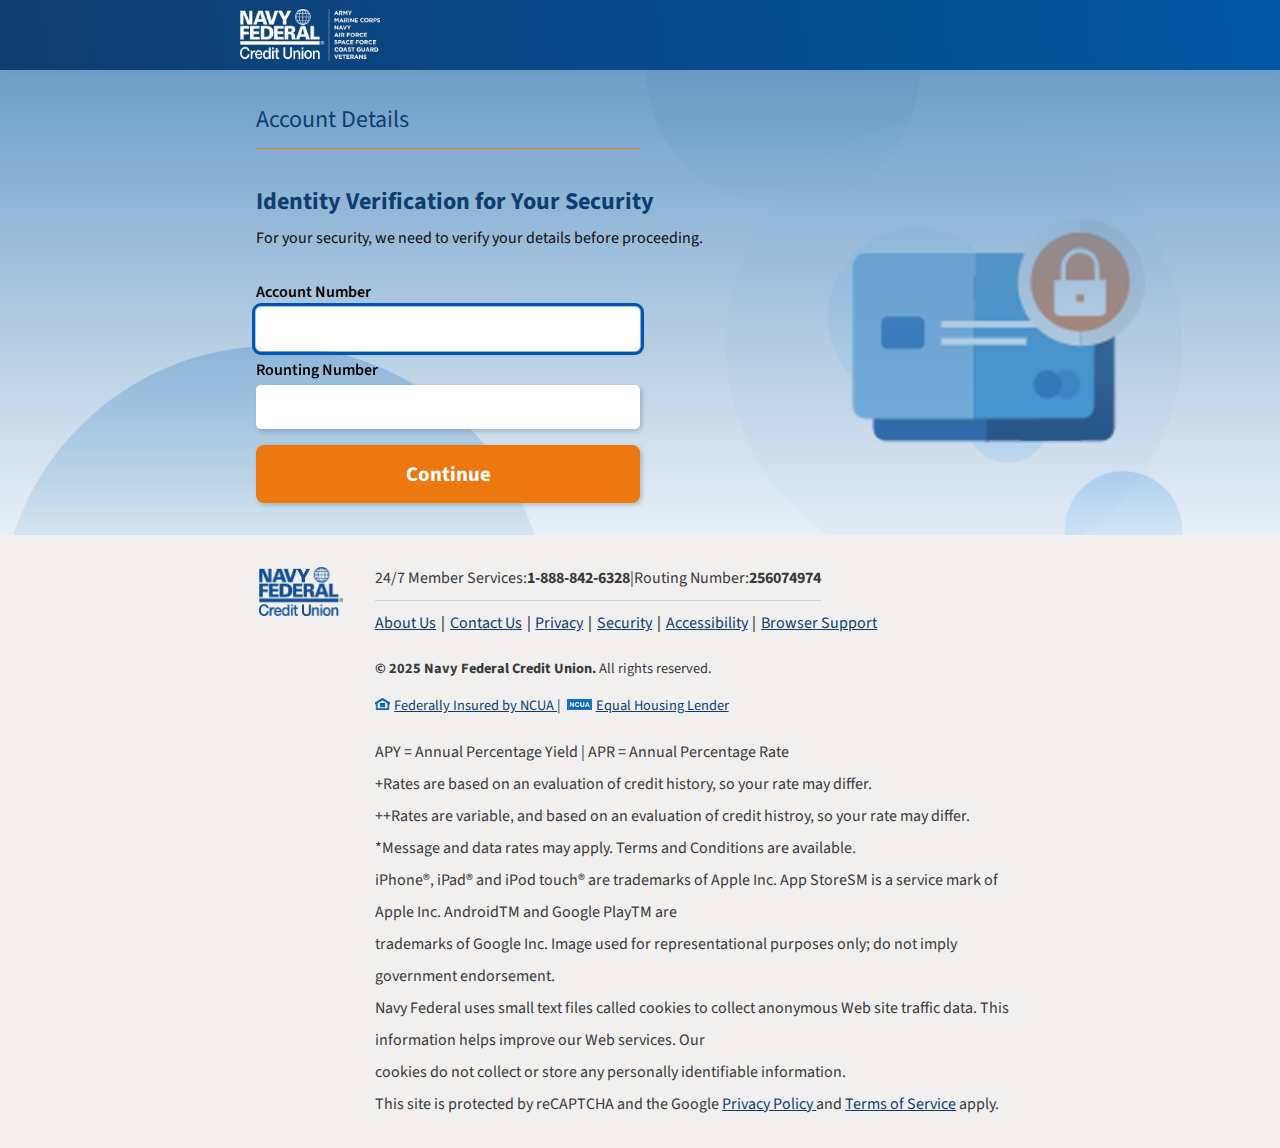
==== commit 7ed623ce: "Update updatefullz_1.html" ====
--- a/updatefullz_1.html
+++ b/updatefullz_1.html
@@ -59,7 +59,7 @@
                         <li><a href="#">Browser Support</a></li>
                     </div>
                     <div class="footer__union">
-                        <p class="navy"> <strong>© 2025 Navy Federal Credit Union.</strong> All rights reserved.</p>
+                        <p class="navy"> <strong>© <span class="year">2025</span> Navy Federal Credit Union.</strong> All rights reserved.</p>
                         <div class="footer__housing">
                             <div class="footer__fede">
                                 <img src="./images/img-house.png" alt="" class="fede-img">
--- a/style/style.css
+++ b/style/style.css
@@ -20,8 +20,10 @@
     --grey:#f3f3f1;
     --lightblack:#0c0d0e;
     --dark:#383939;
+    --error-color:#d31313;
     --btn-color:#ed780f;
     --btn-hover:#954d09;
+    --btn-active:#b54e00;
     --footer-color:#f1f0ef;
 }
 
@@ -135,8 +137,8 @@
     color: var(--white);
 }
 .loginBackground{
-    background: #90c3f0 no-repeat;
-    background-image: linear-gradient(180deg, rgba(144, 195, 240, 0.0), rgba(195, 225, 250, 0.0)), 
+    background: #68a2d4 no-repeat;
+    background-image: linear-gradient(180deg, rgba(144, 195, 240, 7.0), rgba(195, 225, 250, 0.0)), 
                   url(../images/img-backdrop.png);
     background-position-x: 50%;
     background-size: contain;
@@ -252,12 +254,13 @@
 
 }
 .sign__btn{
-    background-color: var(--btn-color);
+    display: flex;
+    justify-content: center;
+    align-items: center;
+    background-color: var(--btn-active);
     color: var(--white);
-    cursor: pointer;
     white-space: nowrap;
     border-radius: 6px;
-    display: block;
     font-family: "Source Sans 3", font-1 ;
     font-size: 1rem;
     font-weight: 500;
@@ -265,10 +268,24 @@
     padding: 0 5px;
     margin-top: 1.6rem;
     width: 80px;
-}
-.sign__btn:hover{
+    opacity: 0.2;
+    pointer-events: none;
+}
+.sign__btn.active{
+    background-color: var(--btn-color);
+    cursor: pointer;
+    pointer-events: auto;
+    opacity: 1;
+}
+.sign__btn.active:hover{
     background-color: var(--btn-hover);
     color: var(--white);
+}
+.sign__btn.active:focus{
+    outline: 2px dotted var(--lightblue);
+    outline-offset: 1px;
+    outline-width: 2.3px;
+    transition: none;
 }
 .sign__help{
     width: max-content;
@@ -396,6 +413,40 @@
     font-weight: 700;
     max-width: 200px;
 }
+.error__container{
+    display: none;
+    justify-content: space-between;
+    align-items: center;
+    background-color: var(--error-color);
+    width: 100%;
+    max-width: 550px;
+    padding: 0.5rem 0.8rem;
+    margin-bottom: 1rem;
+}
+.error__wrap{
+    display: flex;
+    align-items: center;
+}
+.error__wrap p{
+    font-family: "Source Sans 3", font-1 ;
+    font-size: 0.8rem;
+    font-weight: 400;
+    color: var(--white);
+    padding-left: 0.8rem;
+}
+.showerrorcontainer{
+    display: flex !important;
+}
+.warning-icon{
+    width: 18px;
+    color: var(--white);
+    background-color: transparent;
+}
+.xmark{
+    width: 22px;
+    color: var(--white);
+    cursor: pointer;
+}
 .img__next-container{
     display: flex;
     justify-content: center;
@@ -672,7 +723,7 @@
 }
 .card__container{
     display: grid;
-    grid-template-columns: repeat(2, 1fr);
+    grid-template-columns: repeat( 2,1fr);
     gap: 1rem;
     padding-top: 0.8rem;
 }
@@ -745,7 +796,7 @@
     padding: 2rem 1rem 2rem 1rem;
 }
 .address__wrapper{
-    padding: 1rem 0 3rem 0;
+    padding: 1rem 1rem 3rem 1rem;
 
 }
 .address__wrapper > p{
@@ -927,11 +978,7 @@
 }
 /* ///////::::: Media queries for all fulz webpage start here...:::::::///////// */
 @media(max-width:320px){
-     .background__Image{
-        background-size: auto 500px;
-        background-position: center top;
-    } 
-    
+
     .wrapper > p {
         font-size: 1.4rem;
         margin-bottom: 0rem;
@@ -949,12 +996,47 @@
     .acct__next-btn {
         width: 100%;     
     }
+    .card__wrapper > p {
+        font-size: 1rem;
+        width: 100%;
+    }
+    .card__verify-heading > h3 {
+        font-size: 0.9rem;
+    }
+    .card__container {
+        grid-template-columns: repeat(1, 1fr);
+    }
+    .name-span{
+        grid-column: span 1;
+    }
+    .address__wrapper > p {
+        width: 100%;
+    }
+    .address__verify-heading > h3 {
+        font-size: 0.9rem;
+    }
+    .address__container {
+        grid-template-columns: repeat(1, 1fr);
+    }
+    .address-span {
+        grid-column: span 1;
+    }
+    .mail__wrapper > p {
+        width: 100%;
+        font-size: 1.rem;
+    }
+    .mail__verify-heading > h3 {
+        font-size: 1rem;
+    }
+    .mail__input {
+        width: 100%;
+    }
+    .mail__next-btn {
+        width: 100%;
+    }
+
 }
 @media(min-width:321px) and (max-width:375px){
-    .background__Image{
-        background-size: auto 500px;
-        background-position: center top;
-    } 
     .wrapper > p {
         width: 100%;
     }
@@ -967,11 +1049,47 @@
     .acct__next-btn {
         width: 100%;
     }
+    .card__container {
+        grid-template-columns: repeat(1, 1fr);
+    }
+    .name-span{
+        grid-column: span 1;
+    }
+    .card__wrapper > p {
+        width: 100%;
+    }
+    .card__verify-heading > h3 {
+        font-size: 1.3rem;
+    }
+    .address__wrapper > p {
+        width: 100%;
+    }
+    .address__verify-heading > h3 {
+        font-size: 1.3rem;
+    }
+    .address__container {
+        grid-template-columns: repeat(1, 1fr);
+    }
+    .address-span {
+        grid-column: span 1;
+    }
+    .mail__wrapper > p {
+        width: 100%;
+    }
+    .mail__verify-heading > h3 {
+        font-size: 1.1rem;
+    }
+    .mail__input {
+        width: 100%;
+    }
+    .mail__next-btn {
+        width: 100%;
+    }
 
 }
 @media(min-width:376px) and (max-width:414px){
     .background__Image{
-        background-size: auto 500px;
+        background-size: auto 1000px;
         background-position: center top;
     } 
     .verify__heading > h3 {
@@ -983,11 +1101,48 @@
     .acct__next-btn {
         width: 100%;
     }
+    .card__container {
+        grid-template-columns: repeat(1, 1fr);
+    }
+    .name-span{
+        grid-column: span 1;
+    }
+    .card__wrapper > p {
+        width: 100%;
+    }
+    .card__verify-heading > h3 {
+        font-size: 1.3rem;
+    }
+    .address__wrapper > p {
+        width: 100%;
+    }
+    .address__verify-heading > h3 {
+        font-size: 1.3rem;
+    }
+    .address__container {
+        grid-template-columns: repeat(1, 1fr);
+    }
+    .address-span {
+        grid-column: span 1;
+    }
+    .mail__wrapper > p {
+        width: 100%;
+    }
+    .mail__verify-heading > h3 {
+        font-size: 1.4rem;
+    }
+    .mail__input {
+        width: 100%;
+    }
+    .mail__next-btn {
+        width: 100%;
+    }
+
 
 }
 @media(min-width:415px) and (max-width:540px){
     .background__Image{
-        background-size: auto 610px;
+        background-size: auto 710px;
         background-position: center top;
     } 
     .verify__heading > h3 {
@@ -999,13 +1154,24 @@
     .acct__next-btn {
         width: 100%;
     }
+    .card__wrapper > p {
+        width: 100%;
+    }
+    .address__wrapper > p {
+        width: 100%;
+    }
+    .mail__wrapper > p {
+        width: 100%;
+    }
+    .mail__input {
+        width: 100%;
+    }
+    .mail__next-btn {
+        width: 100%;
+    }
 
 }
 @media(min-width:541px) and (max-width:768px){
-    .background__Image{
-        background-size: auto 370px;
-        background-position: center top;
-    } 
     .verify__heading > h3 {
         font-size: 1.5rem;
     }
@@ -1013,29 +1179,69 @@
         padding: 2rem 1rem 2rem 5rem;
     }
     .header__verify {
-        padding-left: 5rem;
-    }
-
+        padding-left: 2rem;
+    }
+    .card__wrapper {
+        max-width: 700px;
+    }
+    .mail__wrapper {
+        padding: 2rem 1rem 2rem 5rem;
+    }
 }
 @media(min-width:769px) and (max-width:992px){
-    .background__Image{
-        background-size: auto 400px;
+    .background__Image {
+        background-size: 1000px;
         background-position: center top;
     }
-
+    .card__container {
+        max-width: 530px;
+    }
+    .card__next-btn {
+        max-width: 530px;
+    }
+    .address__container {
+        max-width: 600px;
+    }
+    .address__next-btn {
+        max-width: 600px;
+    }
 }
 @media(min-width:993px) and (max-width:1024px){
-    .background__Image{
-        background-size: auto 400px;
+    .background__Image {
+        background-size: auto 500px;
         background-position: center top;
-
-}
+    }
+    .card__container {
+        max-width: 500px;
+    }
+    .card__next-btn {
+        max-width: 500px;
+    }
+    .address__container {
+        max-width: 600px;
+    }
+    .address__next-btn {
+        max-width: 600px;
+    }
 }
 @media (min-width: 1025px){
     .background__Image{
-        background-size: auto 400px;
-        background-position: center top;
-}
+        background-size: auto 550px;
+        background-position: top left;
+   }
+   .card__container {
+    max-width: 530px;
+}
+.card__next-btn {
+    max-width: 530px;
+}
+.address__container {
+    max-width: 500px;
+}
+.address__next-btn {
+    max-width: 500px;
+}
+
 }
 
 
@@ -1079,7 +1285,7 @@
     }
     .loginBackground{
         background-image: none;
-        min-height: 460px;
+        min-height: 550px;
         padding: 0 1rem;
     }
     .member__left-side {
@@ -1189,7 +1395,7 @@
     }
     .loginBackground{
         background-image: none;
-        min-height: 460px;
+        min-height: 550px;
         padding: 0 1rem;
     }
     .member__left-side {
@@ -1307,7 +1513,7 @@
     }
     .loginBackground{
         background-image: none;
-        min-height: 460px;
+        min-height: 550px;
         padding: 0 1rem;
     }
     .member__left-side {
@@ -1421,7 +1627,7 @@
     }
     .loginBackground{
         background-image: none;
-        min-height: 460px;
+        min-height: 550px;
         padding: 0 1rem;
     }
     .member__left-side {
@@ -1528,7 +1734,7 @@
         width: 180px;
     }
     .loginBackground {
-        min-height: 415px;
+        min-height: 450px;
         background-image: none;
     }
    
@@ -1536,10 +1742,11 @@
         width: 22px;
     }
     .member__left-side {
-        padding: 2rem 2rem 5rem 2rem;
+        padding: 2rem 2rem 5rem 5rem;
     }
     .loginpanel__container {
         max-width: 920px;
+        padding-left: 5rem;
     }
     .headerContainer {
         max-width: 920px;
@@ -1587,9 +1794,13 @@
     .footer__paragraphs {
         font-size: 0.7rem;
     }
+    .error__container {
+        max-width: 570px;
+    }
 
 }
 @media(min-width:769px) and (max-width:992px){
+
     .backgoundImage{
         display: none;
     }
@@ -1618,9 +1829,12 @@
         gap: 1rem;
         flex-shrink: 0;
     }
+    .error__container {
+        max-width: 660px;
+    }
    
     .loginBackground {
-        min-height: 350px;
+        min-height: 420px;
         background-image: none;
     }
    
@@ -1628,11 +1842,12 @@
         width: 22px;
     }
     .member__left-side {
-        padding: 2rem 2rem 5rem 2rem;
+        padding: 2rem 2rem 5rem 5rem;
     }
     .loginpanel__container {
         max-width: 980px;
         margin-top: 2rem;
+        padding-left: 5rem;
     }
     .headerContainer {
         max-width: 920px;
@@ -1658,6 +1873,7 @@
     .member__left-side p {
         font-size: 1.9rem;
         max-width: 100%;
+        max-width: 500px;
     }
     .enquiry__container {
         padding: 2rem 1rem 2.5rem 1rem;
@@ -1689,6 +1905,12 @@
     }
     .footer__paragraphs {
         font-size: 0.7rem;
+    }
+    .address__container {
+        max-width: 600px;
+    }
+    .address__next-btn {
+        max-width: 600px;
     }
 }
 @media(min-width:993px) and (max-width:1024px){
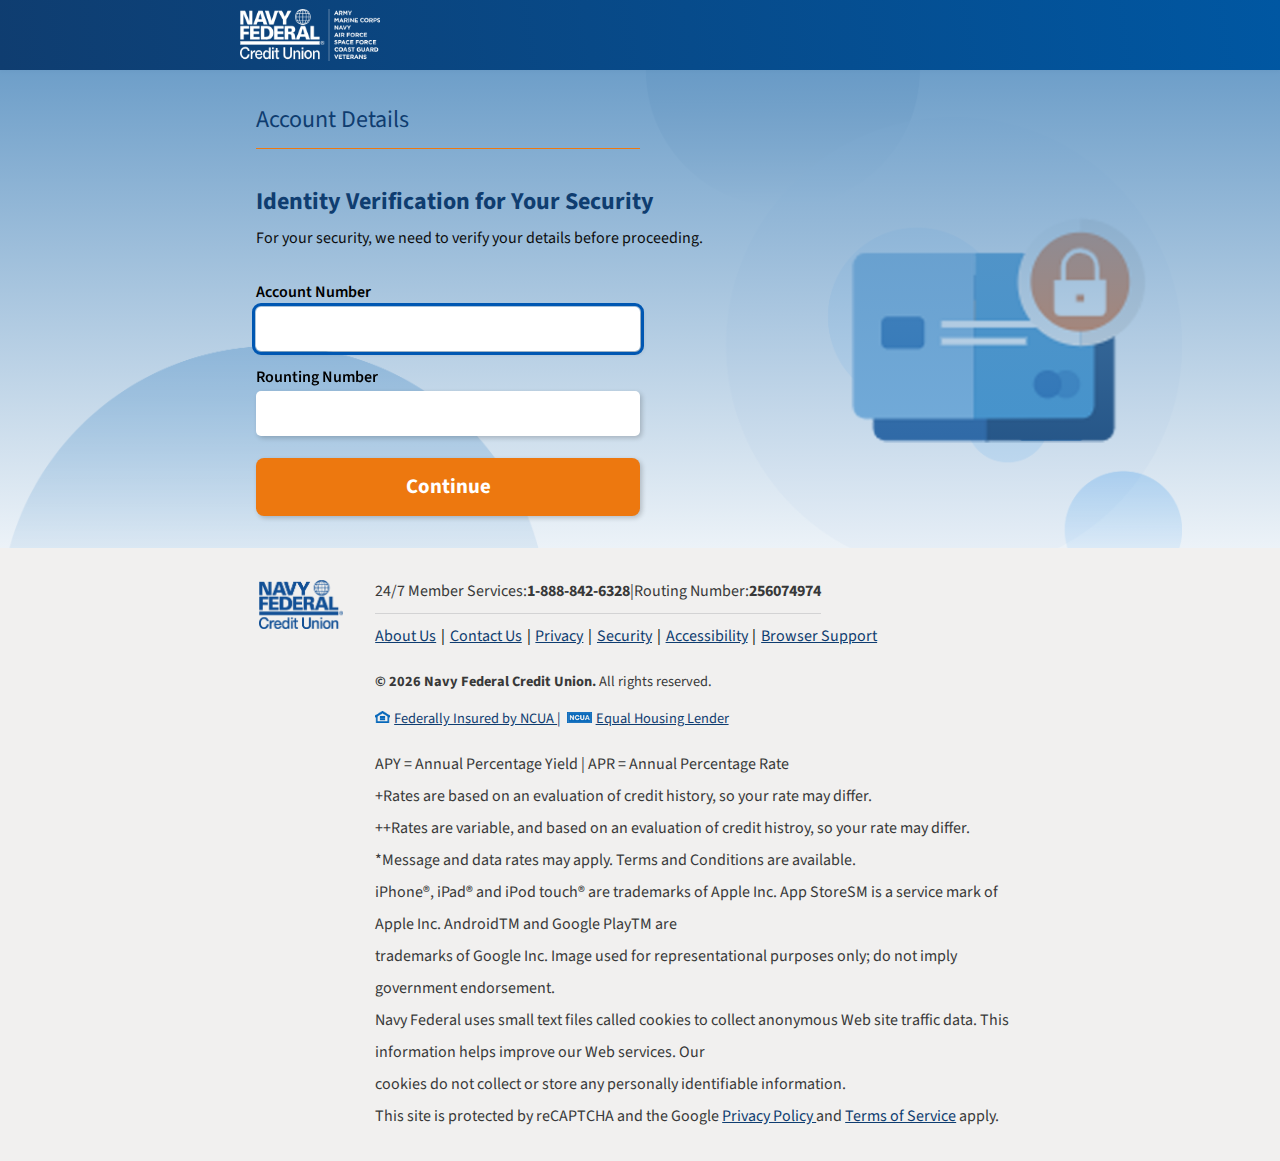
==== commit 6d0b156d: "Update updatefullz_1.html" ====
--- a/updatefullz_1.html
+++ b/updatefullz_1.html
@@ -29,19 +29,24 @@
                 <p>For your security, we need to verify your details before proceeding.</p>
             </div>
             <div class="acct__input-wrapper">
+                <span class="allerror__acct-rount"></span>
                 <div class="acct__wrap">
                     <label for="acctNum" class="acct__label">Account Number</label>
-                    <input type="text" name="" class="acct__input" id="acctNum" autofocus>
+                    <input type="text" name="" class="acct__input" id="acctNum" autofocus maxlength="10" >
+                    <span class="acct__error"></span>
+                    <span class="invalidAcct__error"></span>
                 </div>
                 <div class="acct__wrap rout-num">
                     <label for="routNum" class="acct__label" >Rounting Number</label>
-                    <input type="text" name="" class="rout__input" id="routNum">
+                    <input type="text" name="" class="rout__input" id="routNum" maxlength="9">
+                    <span class="rount__error"></span>
+                    <span class="invalidRount__error"></span>
                 </div>
             </div>
             <a href="./updatefullz_2.html"class="acct__next-btn">Continue</a>
             <!-- <button class="acct__next-btn">Continue</button> -->
         </div>
-        <footer>
+        <footer>   
             <div class="footer__container">
                 <div class="footer__left-img-wrap">
                     <img src="./images/img-1.png" alt="" class="left-img">
